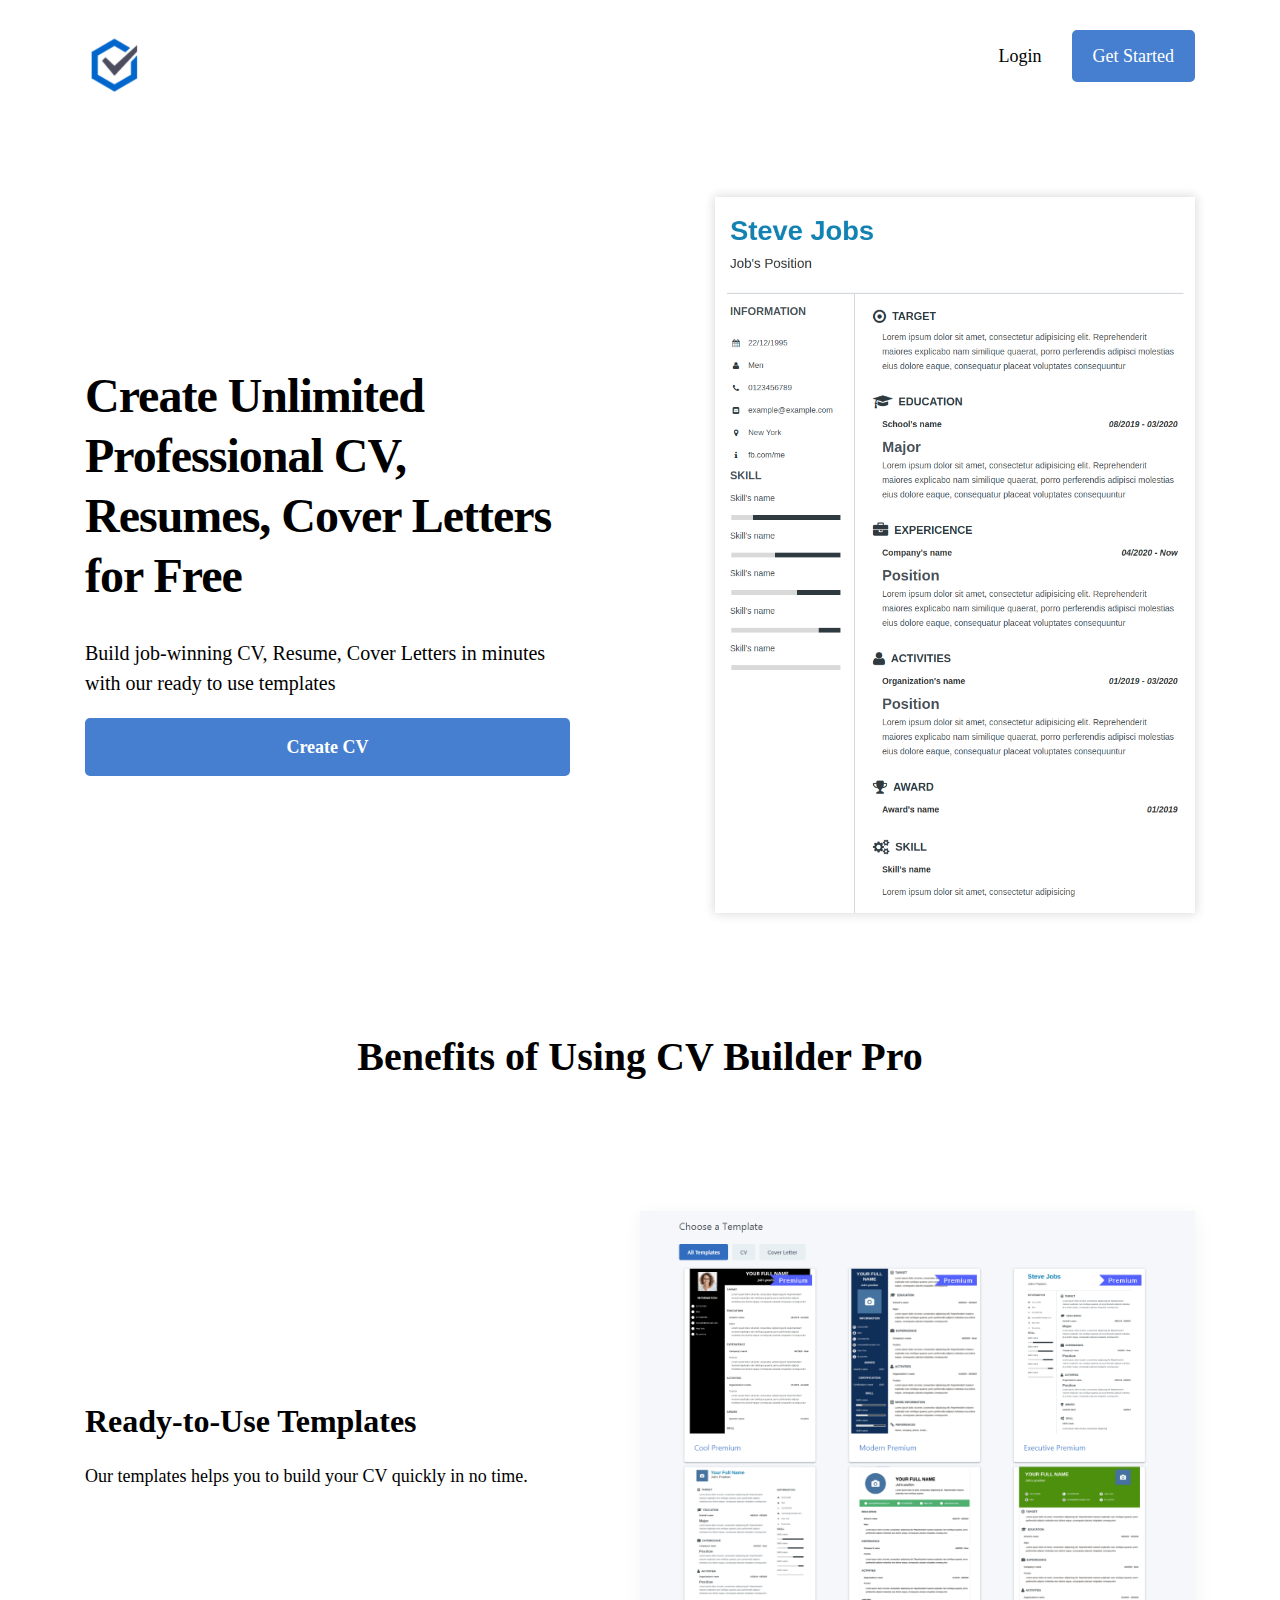
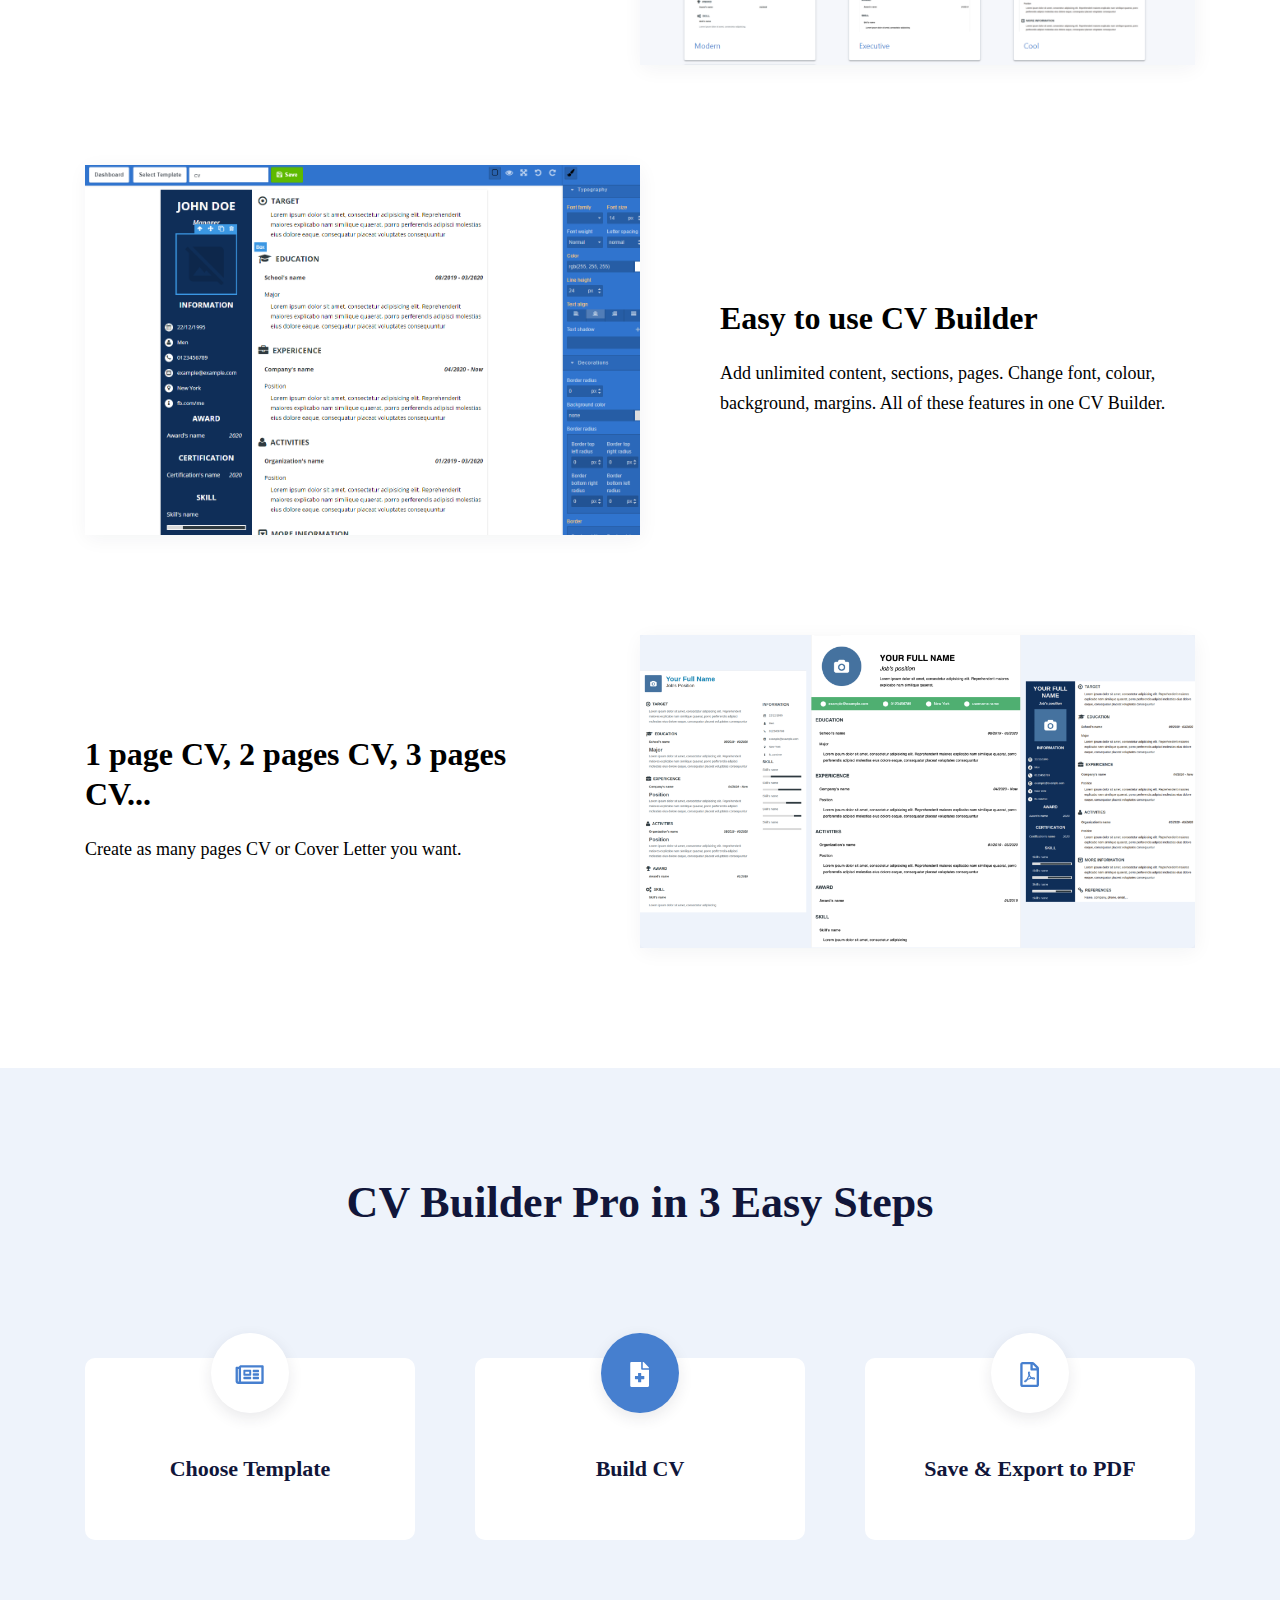
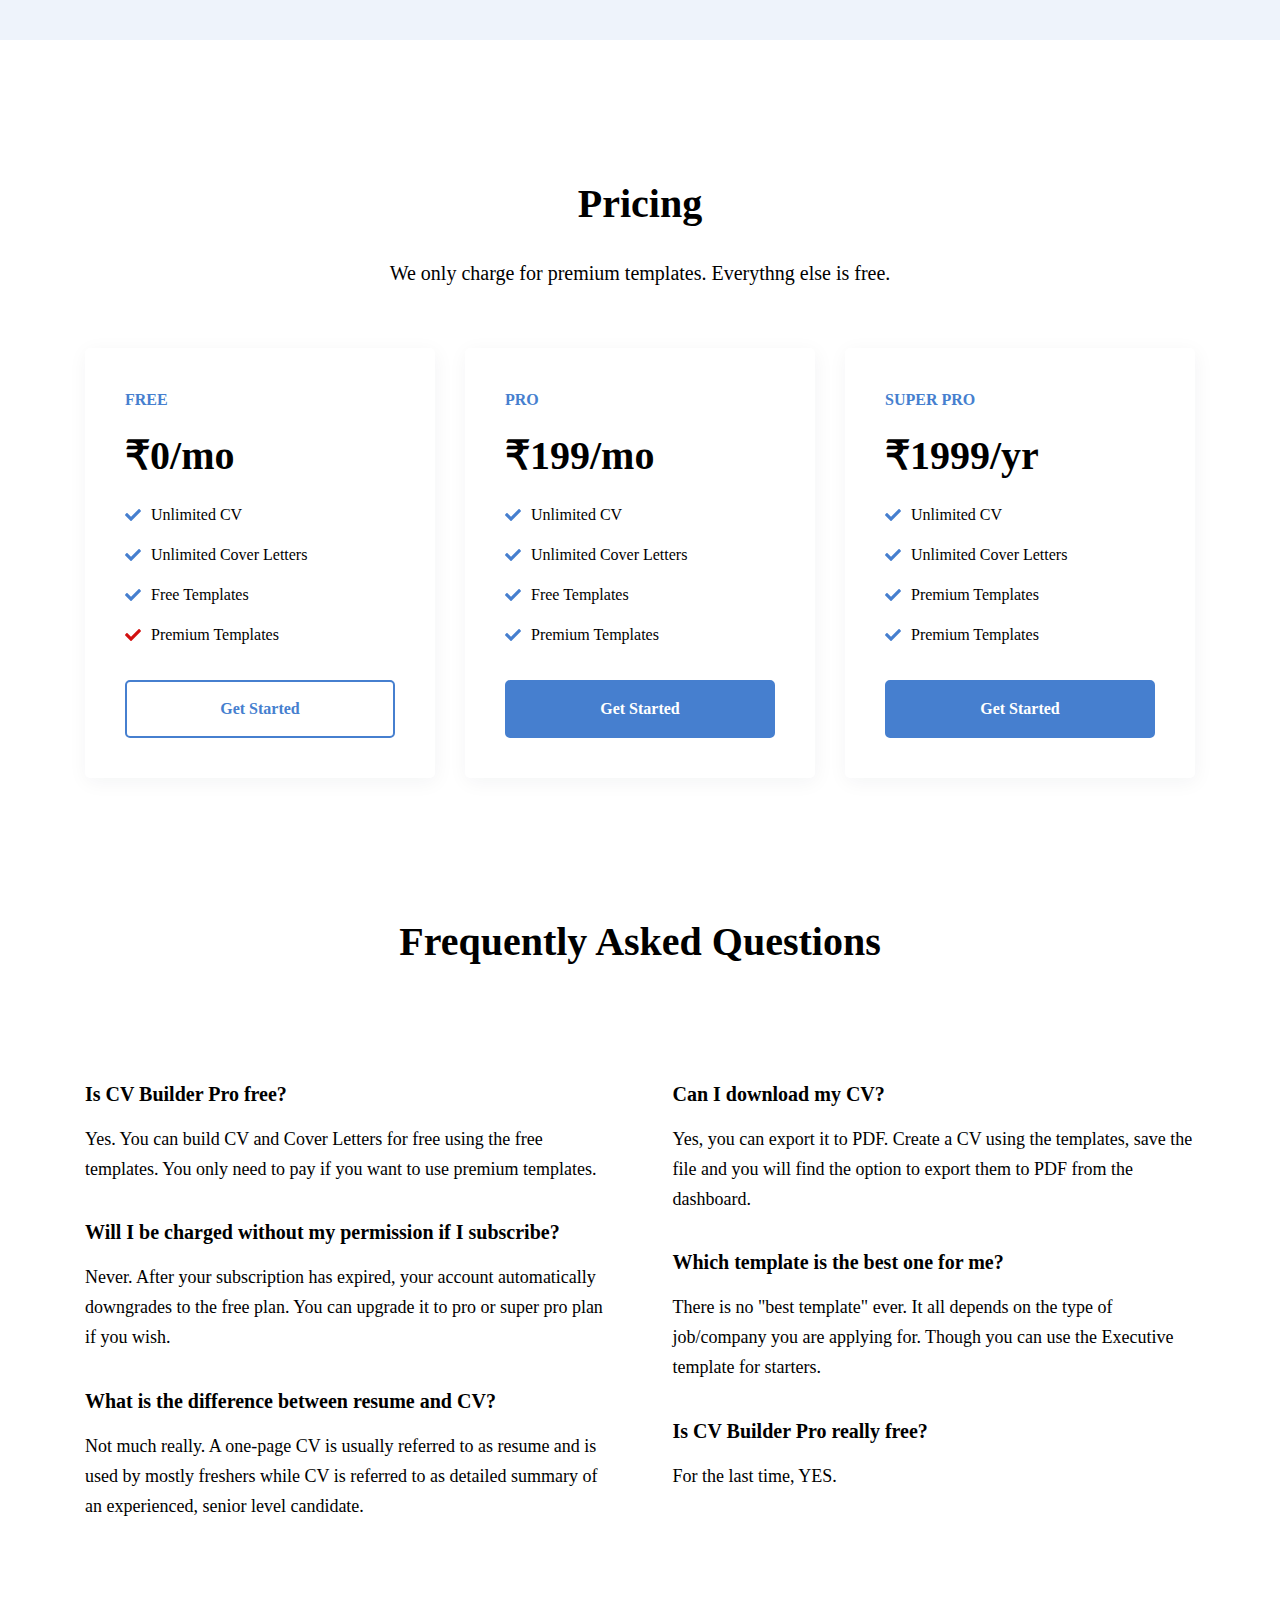
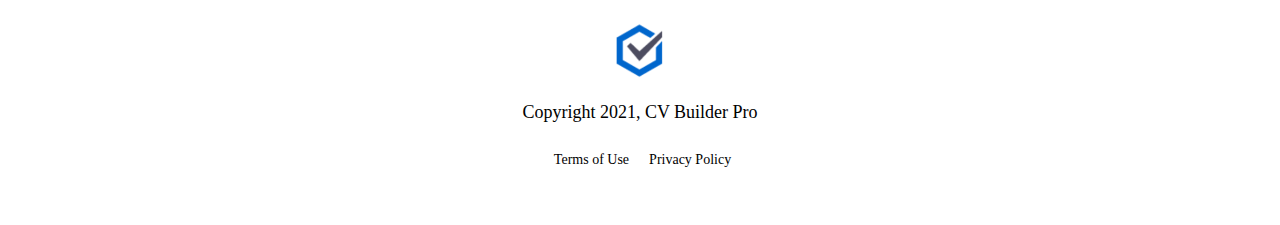
==== index.html @ 3eea7533 "Add files via upload" ====
<!DOCTYPE html>
<!-- saved from url=(0014)about:internet -->
<html lang="en"><head><meta http-equiv="Content-Type" content="text/html; charset=UTF-8">
    
    <title>
      Create Unlimited CV, Resume, Cover Letters for Free - CV Builder Pro
    </title>
    <meta name="description" content="Making a CV is the first part of any job search. Our online CV Builder Pro gives you free templates to build it no time.">
    <link rel="icon" href="https://cdn.dorik.com/60c7078d5ab9ac0011af65ba/60fa775b23068000111d75bc/images/logo_1esmskji.png">
    <meta name="viewport" content="width=device-width,initial-scale=1">
    <meta property="og:title" content="Create Unlimited CV, Resume, Cover Letters for Free - CV Builder Pro">
    <meta property="og:description" content="Making a CV is the first part of any job search. Our online CV Builder Pro gives you free templates to build it no time.">
    <meta name="twitter:card" content="summary_large_image">
    <script type="text/javascript"></script>
    <link href="./index_files/css" rel="stylesheet">
    <link rel="stylesheet" href="./index_files/index.css">
  </head>
  <body>
    <section class="dorik-section dorik-section-fwdlc17o ">
      <div class="dorik-section-fwdlc17o-frame-bottom dorik-frame-bottom"></div>
      <div class="container">
        <div class="dorik-row-iv15axrq  flex">
          <div class="col-lg-1/1 ">
            <div class="column-inner dorik-column-9y03e648  1/1">
              <div class="dorik-navbar--wrapper dorik-nav-zkkuf82i-wrapper ">
                <div class="dorik-navbar dorik-nav-zkkuf82i ">
                  <div class="dorik-navbar--brand">
                    <a href="https://cvbuilderpro.com/"><img src="./index_files/logo_yrs2yq27.png" width="60px"></a>
                  </div>
                  <button class="dorik-navbar--toggle" data-target="#dorikNavbarCollapse">
                    <svg aria-hidden="true" focusable="false" data-prefix="fas" data-icon="bars" class="svg-inline--fa fa-bars fa-w-14 fa-fw " role="img" xmlns="http://www.w3.org/2000/svg" viewBox="0 0 448 512">
                      <path fill="currentColor" d="M16 132h416c8.837 0 16-7.163 16-16V76c0-8.837-7.163-16-16-16H16C7.163 60 0 67.163 0 76v40c0 8.837 7.163 16 16 16zm0 160h416c8.837 0 16-7.163 16-16v-40c0-8.837-7.163-16-16-16H16c-8.837 0-16 7.163-16 16v40c0 8.837 7.163 16 16 16zm0 160h416c8.837 0 16-7.163 16-16v-40c0-8.837-7.163-16-16-16H16c-8.837 0-16 7.163-16 16v40c0 8.837 7.163 16 16 16z"></path>
                    </svg>
                  </button>
                  <div class="dorik-navbar--collapse collapse" id="dorikNavbarCollapse">
                    <div class="dorik-navbar--navs">
                      <ul class="dorik-nav--links normalize">
                        <li class="">
                          <a href="https://app.cvbuilderpro.com/" class="dorik-nav--link login"><span class="dorik-nav--link-text">Login</span></a>
                        </li>
                      </ul>
                      <ul class="dorik-nav--btns normalize">
                        <li>
                          <a href="https://app.cvbuilderpro.com/register" class="dorik-nav--btn dorik-nav--btn-a9h97xdg get-started"><span class="dorik-nav--btn-text">Get Started</span></a>
                        </li>
                      </ul>
                    </div>
                  </div>
                </div>
              </div>
            </div>
          </div>
        </div>
      </div>
      <div class="container">
        <div class="dorik-row-8t7it5ly  flex">
          <div class="col-lg-1/2 ">
            <div class="column-inner dorik-column-u8zq1ju6  1/2">
              <div class="dorik-wrapper dorik-heading-18vxa64m-wrapper ">
                <h1 class="dorik-heading dorik-heading-18vxa64m ">
                  <span><p>
                      Create Unlimited Professional CV, Resumes, Cover Letters
                      for Free
                    </p>
                  </span>
                </h1>
              </div>
              <div class="dorik-text dorik-text-bwp62rvo ">
                <p>
                  Build job-winning CV, Resume, Cover Letters in minutes with
                  our ready to use templates
                </p>
              </div>
              <div class="dorik-button-kpfynk2e-wrapper  ">
                <a class="dorik-btn dorik-button-kpfynk2e " href="https://cvbuilderpro.com/register">Create CV</a>
              </div>
            </div>
          </div>
          <div class="col-lg-1/2 ">
            <div class="column-inner dorik-column-kjkiy3px  1/2">
              <div class="dorik-wrapper dorik-image-17qpgoo0-wrapper ">
                <img src="./index_files/1265954926.png" class="dorik-image-17qpgoo0 ">
              </div>
            </div>
          </div>
        </div>
      </div>
    </section>
    <section class="dorik-section dorik-section-xjh0kphc " id="benefits">
      <div class="container">
        <div class="dorik-row-jo1hdg1m  flex">
          <div class="col-lg-1/1 ">
            <div class="column-inner dorik-column-92yrd47v  1/1">
              <div class="dorik-wrapper dorik-heading-vqk4ceb1-wrapper ">
                <h2 class="dorik-heading dorik-heading-vqk4ceb1 ">
                  <span><p>Benefits of Using CV Builder Pro</p> </span>
                </h2>
              </div>
            </div>
          </div>
        </div>
      </div>
      <div class="container">
        <div class="dorik-row-8jrbljuc  flex">
          <div class="col-lg-1/2 ">
            <div class="column-inner dorik-column-8tdx1g3e  1/2">
              <div class="dorik-wrapper dorik-heading-s137r30d-wrapper ">
                <h3 class="dorik-heading dorik-heading-s137r30d ">
                  <span><p>Ready-to-Use Templates</p> </span>
                </h3>
              </div>
              <div class="dorik-text dorik-text-6n2gi8rz ">
                <p>
                  Our templates helps you to build your CV quickly in no time.
                </p>
              </div>
            </div>
          </div>
          <div class="col-lg-1/2 ">
            <div class="column-inner dorik-column-1mpgf6de  1/2">
              <div class="dorik-wrapper dorik-image-x8zshwbm-wrapper ">
                <img src="./index_files/websitescreenshot_4gg4h0lz.png" class="dorik-image-x8zshwbm ">
              </div>
            </div>
          </div>
        </div>
      </div>
      <div class="container">
        <div class="dorik-row-1mcna7fp  flex">
          <div class="col-lg-1/2 ">
            <div class="column-inner dorik-column-8k01zm8h  1/2">
              <div class="dorik-wrapper dorik-image-wrow31vt-wrapper ">
                <img src="./index_files/websitescreenshot_m9wc0h0g.png" class="dorik-image-wrow31vt ">
              </div>
            </div>
          </div>
          <div class="col-lg-1/2 ">
            <div class="column-inner dorik-column-5r4yfgzx  1/2">
              <div class="dorik-wrapper dorik-heading-aym7jey8-wrapper ">
                <h3 class="dorik-heading dorik-heading-aym7jey8 ">
                  <span><p>Easy to use CV Builder</p> </span>
                </h3>
              </div>
              <div class="dorik-text dorik-text-ok0zmfnr ">
                <p>
                  Add unlimited content, sections, pages. Change font, colour,
                  background, margins. All of these features in one CV Builder.
                </p>
              </div>
            </div>
          </div>
        </div>
      </div>
      <div class="container">
        <div class="dorik-row-3gx3mn3w  flex">
          <div class="col-lg-1/2 ">
            <div class="column-inner dorik-column-nid84y2b  1/2">
              <div class="dorik-wrapper dorik-heading-ygr8i9jw-wrapper ">
                <h3 class="dorik-heading dorik-heading-ygr8i9jw ">
                  <span><p>1 page CV, 2 pages CV, 3 pages CV...</p> </span>
                </h3>
              </div>
              <div class="dorik-text dorik-text-bh5zjfjx ">
                <p>Create as many pages CV or Cover Letter you want.</p>
              </div>
            </div>
          </div>
          <div class="col-lg-1/2 ">
            <div class="column-inner dorik-column-nr7o3k4n  1/2">
              <div class="dorik-wrapper dorik-image-lz4rk5fo-wrapper ">
                <img src="./index_files/websitescreenshot_za208296.png" class="dorik-image-lz4rk5fo ">
              </div>
            </div>
          </div>
        </div>
      </div>
    </section>
    <section class="dorik-section dorik-section-kxgg4s43 ">
      <div class="container">
        <div class="dorik-row-hm3l214p  flex">
          <div class="col-lg-1/1 ">
            <div class="column-inner dorik-column-xtd49y5a  1/1">
              <div class="dorik-wrapper dorik-heading-l9s9e1xe-wrapper ">
                <h3 class="dorik-heading dorik-heading-l9s9e1xe ">
                  <span><p>CV Builder Pro in 3 Easy Steps</p> </span>
                </h3>
              </div>
            </div>
          </div>
        </div>
      </div>
      <div class="container">
        <div class="dorik-row-r89329zv  flex">
          <div class="col-lg-1/3 col-md-1/1 ">
            <div class="column-inner dorik-column-azvnu6m9  1/3">
              <div class="dorik-icon-h0cywbd9-wrapper ">
                <span class="dorik-icon dorik-icon-h0cywbd9 "><svg aria-hidden="true" focusable="false" data-prefix="far" data-icon="newspaper" class="svg-inline--fa fa-newspaper fa-w-18 fa-fw icon" role="img" xmlns="http://www.w3.org/2000/svg" viewBox="0 0 576 512">
                    <path fill="currentColor" d="M552 64H112c-20.858 0-38.643 13.377-45.248 32H24c-13.255 0-24 10.745-24 24v272c0 30.928 25.072 56 56 56h496c13.255 0 24-10.745 24-24V88c0-13.255-10.745-24-24-24zM48 392V144h16v248c0 4.411-3.589 8-8 8s-8-3.589-8-8zm480 8H111.422c.374-2.614.578-5.283.578-8V112h416v288zM172 280h136c6.627 0 12-5.373 12-12v-96c0-6.627-5.373-12-12-12H172c-6.627 0-12 5.373-12 12v96c0 6.627 5.373 12 12 12zm28-80h80v40h-80v-40zm-40 140v-24c0-6.627 5.373-12 12-12h136c6.627 0 12 5.373 12 12v24c0 6.627-5.373 12-12 12H172c-6.627 0-12-5.373-12-12zm192 0v-24c0-6.627 5.373-12 12-12h104c6.627 0 12 5.373 12 12v24c0 6.627-5.373 12-12 12H364c-6.627 0-12-5.373-12-12zm0-144v-24c0-6.627 5.373-12 12-12h104c6.627 0 12 5.373 12 12v24c0 6.627-5.373 12-12 12H364c-6.627 0-12-5.373-12-12zm0 72v-24c0-6.627 5.373-12 12-12h104c6.627 0 12 5.373 12 12v24c0 6.627-5.373 12-12 12H364c-6.627 0-12-5.373-12-12z"></path></svg></span>
              </div>
              <div class="dorik-wrapper dorik-heading-5pm8zby8-wrapper ">
                <h4 class="dorik-heading dorik-heading-5pm8zby8 ">
                  <span><p>Choose Template</p> </span>
                </h4>
              </div>
            </div>
          </div>
          <div class="col-lg-1/3 col-md-1/1 ">
            <div class="column-inner dorik-column-k8ifabd9  1/3">
              <div class="dorik-icon-02tzklwp-wrapper ">
                <span class="dorik-icon dorik-icon-02tzklwp "><svg aria-hidden="true" focusable="false" data-prefix="fas" data-icon="file-medical" class="svg-inline--fa fa-file-medical fa-w-12 fa-fw icon" role="img" xmlns="http://www.w3.org/2000/svg" viewBox="0 0 384 512">
                    <path fill="currentColor" d="M377 105L279.1 7c-4.5-4.5-10.6-7-17-7H256v128h128v-6.1c0-6.3-2.5-12.4-7-16.9zm-153 31V0H24C10.7 0 0 10.7 0 24v464c0 13.3 10.7 24 24 24h336c13.3 0 24-10.7 24-24V160H248c-13.2 0-24-10.8-24-24zm64 160v48c0 4.4-3.6 8-8 8h-56v56c0 4.4-3.6 8-8 8h-48c-4.4 0-8-3.6-8-8v-56h-56c-4.4 0-8-3.6-8-8v-48c0-4.4 3.6-8 8-8h56v-56c0-4.4 3.6-8 8-8h48c4.4 0 8 3.6 8 8v56h56c4.4 0 8 3.6 8 8z"></path></svg></span>
              </div>
              <div class="dorik-wrapper dorik-heading-6s9jljzd-wrapper ">
                <h4 class="dorik-heading dorik-heading-6s9jljzd ">
                  <span><p>Build CV</p> </span>
                </h4>
              </div>
            </div>
          </div>
          <div class="col-lg-1/3 col-md-1/1 ">
            <div class="column-inner dorik-column-ufner3em  1/3">
              <div class="dorik-icon-vivoux0u-wrapper ">
                <span class="dorik-icon dorik-icon-vivoux0u "><svg aria-hidden="true" focusable="false" data-prefix="far" data-icon="file-pdf" class="svg-inline--fa fa-file-pdf fa-w-12 fa-fw icon" role="img" xmlns="http://www.w3.org/2000/svg" viewBox="0 0 384 512">
                    <path fill="currentColor" d="M369.9 97.9L286 14C277 5 264.8-.1 252.1-.1H48C21.5 0 0 21.5 0 48v416c0 26.5 21.5 48 48 48h288c26.5 0 48-21.5 48-48V131.9c0-12.7-5.1-25-14.1-34zM332.1 128H256V51.9l76.1 76.1zM48 464V48h160v104c0 13.3 10.7 24 24 24h104v288H48zm250.2-143.7c-12.2-12-47-8.7-64.4-6.5-17.2-10.5-28.7-25-36.8-46.3 3.9-16.1 10.1-40.6 5.4-56-4.2-26.2-37.8-23.6-42.6-5.9-4.4 16.1-.4 38.5 7 67.1-10 23.9-24.9 56-35.4 74.4-20 10.3-47 26.2-51 46.2-3.3 15.8 26 55.2 76.1-31.2 22.4-7.4 46.8-16.5 68.4-20.1 18.9 10.2 41 17 55.8 17 25.5 0 28-28.2 17.5-38.7zm-198.1 77.8c5.1-13.7 24.5-29.5 30.4-35-19 30.3-30.4 35.7-30.4 35zm81.6-190.6c7.4 0 6.7 32.1 1.8 40.8-4.4-13.9-4.3-40.8-1.8-40.8zm-24.4 136.6c9.7-16.9 18-37 24.7-54.7 8.3 15.1 18.9 27.2 30.1 35.5-20.8 4.3-38.9 13.1-54.8 19.2zm131.6-5s-5 6-37.3-7.8c35.1-2.6 40.9 5.4 37.3 7.8z"></path></svg></span>
              </div>
              <div class="dorik-wrapper dorik-heading-nog6d16x-wrapper ">
                <h4 class="dorik-heading dorik-heading-nog6d16x ">
                  <span><p>Save &amp; Export to PDF</p> </span>
                </h4>
              </div>
            </div>
          </div>
        </div>
      </div>
    </section>
    <section class="dorik-section dorik-section-vcgcby7m ">
      <div class="container" id="pricing">
        <div class="dorik-row-8forzlrp  flex">
          <div class="col-lg-1/1 ">
            <div class="column-inner dorik-column-z8aaobw4  1/1">
              <div class="dorik-wrapper dorik-heading-6d9npney-wrapper ">
                <h2 class="dorik-heading dorik-heading-6d9npney ">
                  <span>Pricing</span>
                </h2>
              </div>
              <div class="dorik-text dorik-text-j573ozod ">
                <p>
                  We only charge for premium templates. Everythng else is free.
                </p>
              </div>
            </div>
          </div>
        </div>
      </div>
      <div class="container">
        <div class="dorik-row-l0jxhfol  flex">
          <div class="col-lg-1/3 ">
            <div class="column-inner dorik-column-p5nx29hr  1/3">
              <div class="dorik-wrapper dorik-heading-fzretvma-wrapper ">
                <h6 class="dorik-heading dorik-heading-fzretvma ">
                  <span><p>Free</p> </span>
                </h6>
              </div>
              <div class="dorik-wrapper dorik-heading-qqao9v22-wrapper ">
                <h2 class="dorik-heading dorik-heading-qqao9v22 ">
                  <span><p>₹0/mo</p> </span>
                </h2>
              </div>
              <div class="dorik-iconText-zeypskuy-wrapper ">
                <div class="dorik-iconText-zeypskuy ">
                  <svg aria-hidden="true" focusable="false" data-prefix="fas" data-icon="check" class="svg-inline--fa fa-check fa-w-16 icon" role="img" xmlns="http://www.w3.org/2000/svg" viewBox="0 0 512 512">
                    <path fill="currentColor" d="M173.898 439.404l-166.4-166.4c-9.997-9.997-9.997-26.206 0-36.204l36.203-36.204c9.997-9.998 26.207-9.998 36.204 0L192 312.69 432.095 72.596c9.997-9.997 26.207-9.997 36.204 0l36.203 36.204c9.997 9.997 9.997 26.206 0 36.204l-294.4 294.401c-9.998 9.997-26.207 9.997-36.204-.001z"></path></svg><span>Unlimited CV</span>
                </div>
              </div>
              <div class="dorik-iconText-3z0nr5jt-wrapper ">
                <div class="dorik-iconText-3z0nr5jt ">
                  <svg aria-hidden="true" focusable="false" data-prefix="fas" data-icon="check" class="svg-inline--fa fa-check fa-w-16 icon" role="img" xmlns="http://www.w3.org/2000/svg" viewBox="0 0 512 512">
                    <path fill="currentColor" d="M173.898 439.404l-166.4-166.4c-9.997-9.997-9.997-26.206 0-36.204l36.203-36.204c9.997-9.998 26.207-9.998 36.204 0L192 312.69 432.095 72.596c9.997-9.997 26.207-9.997 36.204 0l36.203 36.204c9.997 9.997 9.997 26.206 0 36.204l-294.4 294.401c-9.998 9.997-26.207 9.997-36.204-.001z"></path></svg><span>Unlimited Cover Letters</span>
                </div>
              </div>
              <div class="dorik-iconText-b7ru6bo5-wrapper ">
                <div class="dorik-iconText-b7ru6bo5 ">
                  <svg aria-hidden="true" focusable="false" data-prefix="fas" data-icon="check" class="svg-inline--fa fa-check fa-w-16 icon" role="img" xmlns="http://www.w3.org/2000/svg" viewBox="0 0 512 512">
                    <path fill="currentColor" d="M173.898 439.404l-166.4-166.4c-9.997-9.997-9.997-26.206 0-36.204l36.203-36.204c9.997-9.998 26.207-9.998 36.204 0L192 312.69 432.095 72.596c9.997-9.997 26.207-9.997 36.204 0l36.203 36.204c9.997 9.997 9.997 26.206 0 36.204l-294.4 294.401c-9.998 9.997-26.207 9.997-36.204-.001z"></path></svg><span>Free Templates</span>
                </div>
              </div>
              <div class="dorik-iconText-el0vwolf-wrapper ">
                <div class="dorik-iconText-el0vwolf ">
                  <svg aria-hidden="true" focusable="false" data-prefix="fas" data-icon="check" class="svg-inline--fa fa-check fa-w-16 icon" role="img" xmlns="http://www.w3.org/2000/svg" viewBox="0 0 512 512">
                    <path fill="currentColor" d="M173.898 439.404l-166.4-166.4c-9.997-9.997-9.997-26.206 0-36.204l36.203-36.204c9.997-9.998 26.207-9.998 36.204 0L192 312.69 432.095 72.596c9.997-9.997 26.207-9.997 36.204 0l36.203 36.204c9.997 9.997 9.997 26.206 0 36.204l-294.4 294.401c-9.998 9.997-26.207 9.997-36.204-.001z"></path></svg><span>Premium Templates</span>
                </div>
              </div>
              <div class="dorik-button-0b5ma6ov-wrapper  ">
                <a class="dorik-btn dorik-button-0b5ma6ov " href="https://app.cvbuilderpro.com/register">Get Started</a>
              </div>
            </div>
          </div>
          <div class="col-lg-1/3 ">
            <div class="column-inner dorik-column-ya8m0plr  1/3">
              <div class="dorik-wrapper dorik-heading-54cg8hrb-wrapper ">
                <h6 class="dorik-heading dorik-heading-54cg8hrb ">
                  <span><p>Pro</p> </span>
                </h6>
              </div>
              <div class="dorik-wrapper dorik-heading-s0mncrtz-wrapper ">
                <h2 class="dorik-heading dorik-heading-s0mncrtz ">
                  <span><p>₹199/mo</p> </span>
                </h2>
              </div>
              <div class="dorik-iconText-jtx7mtdr-wrapper ">
                <div class="dorik-iconText-jtx7mtdr ">
                  <svg aria-hidden="true" focusable="false" data-prefix="fas" data-icon="check" class="svg-inline--fa fa-check fa-w-16 icon" role="img" xmlns="http://www.w3.org/2000/svg" viewBox="0 0 512 512">
                    <path fill="currentColor" d="M173.898 439.404l-166.4-166.4c-9.997-9.997-9.997-26.206 0-36.204l36.203-36.204c9.997-9.998 26.207-9.998 36.204 0L192 312.69 432.095 72.596c9.997-9.997 26.207-9.997 36.204 0l36.203 36.204c9.997 9.997 9.997 26.206 0 36.204l-294.4 294.401c-9.998 9.997-26.207 9.997-36.204-.001z"></path></svg><span>Unlimited CV</span>
                </div>
              </div>
              <div class="dorik-iconText-tc9mfwom-wrapper ">
                <div class="dorik-iconText-tc9mfwom ">
                  <svg aria-hidden="true" focusable="false" data-prefix="fas" data-icon="check" class="svg-inline--fa fa-check fa-w-16 icon" role="img" xmlns="http://www.w3.org/2000/svg" viewBox="0 0 512 512">
                    <path fill="currentColor" d="M173.898 439.404l-166.4-166.4c-9.997-9.997-9.997-26.206 0-36.204l36.203-36.204c9.997-9.998 26.207-9.998 36.204 0L192 312.69 432.095 72.596c9.997-9.997 26.207-9.997 36.204 0l36.203 36.204c9.997 9.997 9.997 26.206 0 36.204l-294.4 294.401c-9.998 9.997-26.207 9.997-36.204-.001z"></path></svg><span>Unlimited Cover Letters</span>
                </div>
              </div>
              <div class="dorik-iconText-lfjjt1hx-wrapper ">
                <div class="dorik-iconText-lfjjt1hx ">
                  <svg aria-hidden="true" focusable="false" data-prefix="fas" data-icon="check" class="svg-inline--fa fa-check fa-w-16 icon" role="img" xmlns="http://www.w3.org/2000/svg" viewBox="0 0 512 512">
                    <path fill="currentColor" d="M173.898 439.404l-166.4-166.4c-9.997-9.997-9.997-26.206 0-36.204l36.203-36.204c9.997-9.998 26.207-9.998 36.204 0L192 312.69 432.095 72.596c9.997-9.997 26.207-9.997 36.204 0l36.203 36.204c9.997 9.997 9.997 26.206 0 36.204l-294.4 294.401c-9.998 9.997-26.207 9.997-36.204-.001z"></path></svg><span>Free Templates</span>
                </div>
              </div>
              <div class="dorik-iconText-wwvyz7qw-wrapper ">
                <div class="dorik-iconText-wwvyz7qw ">
                  <svg aria-hidden="true" focusable="false" data-prefix="fas" data-icon="check" class="svg-inline--fa fa-check fa-w-16 icon" role="img" xmlns="http://www.w3.org/2000/svg" viewBox="0 0 512 512">
                    <path fill="currentColor" d="M173.898 439.404l-166.4-166.4c-9.997-9.997-9.997-26.206 0-36.204l36.203-36.204c9.997-9.998 26.207-9.998 36.204 0L192 312.69 432.095 72.596c9.997-9.997 26.207-9.997 36.204 0l36.203 36.204c9.997 9.997 9.997 26.206 0 36.204l-294.4 294.401c-9.998 9.997-26.207 9.997-36.204-.001z"></path></svg><span>Premium Templates</span>
                </div>
              </div>
              <div class="dorik-button-sh3orpbf-wrapper  ">
                <button class="dorik-btn dorik-button-sh3orpbf ">
                  Get Started
                </button>
              </div>
            </div>
          </div>
          <div class="col-lg-1/3 ">
            <div class="column-inner dorik-column-lt17oang  1/3">
              <div class="dorik-wrapper dorik-heading-coit67jz-wrapper ">
                <h6 class="dorik-heading dorik-heading-coit67jz ">
                  <span><p>Super Pro</p> </span>
                </h6>
              </div>
              <div class="dorik-wrapper dorik-heading-5lfq0y0z-wrapper ">
                <h2 class="dorik-heading dorik-heading-5lfq0y0z ">
                  <span><p>₹1999/yr</p> </span>
                </h2>
              </div>
              <div class="dorik-iconText-pxbet6au-wrapper ">
                <div class="dorik-iconText-pxbet6au ">
                  <svg aria-hidden="true" focusable="false" data-prefix="fas" data-icon="check" class="svg-inline--fa fa-check fa-w-16 icon" role="img" xmlns="http://www.w3.org/2000/svg" viewBox="0 0 512 512">
                    <path fill="currentColor" d="M173.898 439.404l-166.4-166.4c-9.997-9.997-9.997-26.206 0-36.204l36.203-36.204c9.997-9.998 26.207-9.998 36.204 0L192 312.69 432.095 72.596c9.997-9.997 26.207-9.997 36.204 0l36.203 36.204c9.997 9.997 9.997 26.206 0 36.204l-294.4 294.401c-9.998 9.997-26.207 9.997-36.204-.001z"></path></svg><span>Unlimited CV</span>
                </div>
              </div>
              <div class="dorik-iconText-ha99jtif-wrapper ">
                <div class="dorik-iconText-ha99jtif ">
                  <svg aria-hidden="true" focusable="false" data-prefix="fas" data-icon="check" class="svg-inline--fa fa-check fa-w-16 icon" role="img" xmlns="http://www.w3.org/2000/svg" viewBox="0 0 512 512">
                    <path fill="currentColor" d="M173.898 439.404l-166.4-166.4c-9.997-9.997-9.997-26.206 0-36.204l36.203-36.204c9.997-9.998 26.207-9.998 36.204 0L192 312.69 432.095 72.596c9.997-9.997 26.207-9.997 36.204 0l36.203 36.204c9.997 9.997 9.997 26.206 0 36.204l-294.4 294.401c-9.998 9.997-26.207 9.997-36.204-.001z"></path></svg><span>Unlimited Cover Letters</span>
                </div>
              </div>
              <div class="dorik-iconText-7wmzha5g-wrapper ">
                <div class="dorik-iconText-7wmzha5g ">
                  <svg aria-hidden="true" focusable="false" data-prefix="fas" data-icon="check" class="svg-inline--fa fa-check fa-w-16 icon" role="img" xmlns="http://www.w3.org/2000/svg" viewBox="0 0 512 512">
                    <path fill="currentColor" d="M173.898 439.404l-166.4-166.4c-9.997-9.997-9.997-26.206 0-36.204l36.203-36.204c9.997-9.998 26.207-9.998 36.204 0L192 312.69 432.095 72.596c9.997-9.997 26.207-9.997 36.204 0l36.203 36.204c9.997 9.997 9.997 26.206 0 36.204l-294.4 294.401c-9.998 9.997-26.207 9.997-36.204-.001z"></path></svg><span>Premium Templates</span>
                </div>
              </div>
              <div class="dorik-iconText-edmxz1yn-wrapper ">
                <div class="dorik-iconText-edmxz1yn ">
                  <svg aria-hidden="true" focusable="false" data-prefix="fas" data-icon="check" class="svg-inline--fa fa-check fa-w-16 icon" role="img" xmlns="http://www.w3.org/2000/svg" viewBox="0 0 512 512">
                    <path fill="currentColor" d="M173.898 439.404l-166.4-166.4c-9.997-9.997-9.997-26.206 0-36.204l36.203-36.204c9.997-9.998 26.207-9.998 36.204 0L192 312.69 432.095 72.596c9.997-9.997 26.207-9.997 36.204 0l36.203 36.204c9.997 9.997 9.997 26.206 0 36.204l-294.4 294.401c-9.998 9.997-26.207 9.997-36.204-.001z"></path></svg><span>Premium Templates</span>
                </div>
              </div>
              <div class="dorik-button-p6501l30-wrapper  ">
                <button class="dorik-btn dorik-button-p6501l30 ">
                  Get Started
                </button>
              </div>
            </div>
          </div>
        </div>
      </div>
      <div class="container">
        <div class="dorik-row-uv9dilxd  flex">
          <div class="col-lg-1/1 ">
            <div class="column-inner dorik-column-d1enxg7i  1/1">
              <div class="dorik-wrapper dorik-heading-kx125146-wrapper ">
                <h2 class="dorik-heading dorik-heading-kx125146 ">
                  <span>Frequently Asked Questions</span>
                </h2>
              </div>
            </div>
          </div>
        </div>
      </div>
      <div class="container">
        <div class="dorik-row-sd11r1zq  flex">
          <div class="col-lg-1/2 ">
            <div class="column-inner dorik-column-wb5ba0x5  1/2">
              <div class="dorik-wrapper dorik-heading-2av9a3eq-wrapper ">
                <h5 class="dorik-heading dorik-heading-2av9a3eq ">
                  <span><p>Is CV Builder Pro free?</p> </span>
                </h5>
              </div>
              <div class="dorik-text dorik-text-hqbfvzzr ">
                <p>
                  Yes. You can build CV and Cover Letters for free using the
                  free templates. You only need to pay if you want to use
                  premium templates.
                </p>
              </div>
              <div class="dorik-wrapper dorik-heading-3swrxwqz-wrapper ">
                <h5 class="dorik-heading dorik-heading-3swrxwqz ">
                  <span><p>
                      Will I be charged without my permission if I subscribe?
                    </p>
                  </span>
                </h5>
              </div>
              <div class="dorik-text dorik-text-348f8u9p ">
                <p>
                  Never. After your subscription has expired, your account
                  automatically downgrades to the free plan. You can upgrade it
                  to pro or super pro plan if you wish.
                </p>
              </div>
              <div class="dorik-wrapper dorik-heading-fap18rpa-wrapper ">
                <h5 class="dorik-heading dorik-heading-fap18rpa ">
                  <span><p>What is the difference between resume and CV?</p>
                  </span>
                </h5>
              </div>
              <div class="dorik-text dorik-text-2eanfbbc ">
                <p>
                  Not much really. A one-page CV is usually referred to as
                  resume and is used by mostly freshers while CV is referred to
                  as detailed summary of an experienced, senior level candidate.
                </p>
              </div>
            </div>
          </div>
          <div class="col-lg-1/2 ">
            <div class="column-inner dorik-column-j4fiw7vd  1/2">
              <div class="dorik-wrapper dorik-heading-09q0bv9d-wrapper ">
                <h5 class="dorik-heading dorik-heading-09q0bv9d ">
                  <span><p>Can I download my CV?</p> </span>
                </h5>
              </div>
              <div class="dorik-text dorik-text-55qyuazt ">
                <p>
                  Yes, you can export it to PDF. Create a CV using the
                  templates, save the file and you will find the option to
                  export them to PDF from the dashboard.
                </p>
              </div>
              <div class="dorik-wrapper dorik-heading-a62brsw8-wrapper ">
                <h5 class="dorik-heading dorik-heading-a62brsw8 ">
                  <span><p>Which template is the best one for me?</p> </span>
                </h5>
              </div>
              <div class="dorik-text dorik-text-f49v6pyv ">
                <p>
                  There is no "best template" ever. It all depends on the type
                  of job/company you are applying for. Though you can use the
                  Executive template for starters.
                </p>
              </div>
              <div class="dorik-wrapper dorik-heading-ln3ps6fs-wrapper ">
                <h5 class="dorik-heading dorik-heading-ln3ps6fs ">
                  <span><p>Is CV Builder Pro really free?</p> </span>
                </h5>
              </div>
              <div class="dorik-text dorik-text-5wth1vpi ">
                <p>For the last time, YES.</p>
              </div>
            </div>
          </div>
        </div>
      </div>
      <div class="container">
        <div class="dorik-row-zwxy0541  flex">
          <div class="col-lg-1/1 ">
            <div class="column-inner dorik-column-oqbsbdzq  1/1">
              <div class="dorik-wrapper dorik-image-d12kv4te-wrapper ">
                <img src="./index_files/logo_4e7m8tc6.png" class="dorik-image-d12kv4te ">
              </div>
              <div class="dorik-text dorik-text-u3uepro9 ">
                <p>Copyright 2021, CV Builder Pro</p>
              </div>
              <ul class="dorik-list dorik-links-glexqhs8 ">
                <li class="dorik-list--item">
                  <a href="https://cvbuilderpro.com/terms" class="dorik-list--link"><span class="dorik-list--icon"></span><span class="dorik-list--text">Terms of Use</span></a>
                </li>
                <li class="dorik-list--item">
                  <a href="https://cvbuilderpro.com/privacy" class="dorik-list--link"><span class="dorik-list--icon"></span><span class="dorik-list--text">Privacy Policy</span></a>
                </li>
              </ul>
            </div>
          </div>
        </div>
      </div>
    </section>
    <script>
      window.DORIK_PROJECT_ID = "60fa775b23068000111d75bc";
    </script>
    <script src="./index_files/jquery-3.5.1.min.js.download"></script>
    <script type="text/javascript">
      (function() {
        var navbar = document.querySelector(".dorik-nav-zkkuf82i");
        (function toggleNav(el) {
          const toggleBtn = el.querySelector(".dorik-navbar--toggle");
          toggleBtn &&
            toggleBtn.addEventListener("click", function(e) {
              const navlist = toggleBtn.nextElementSibling;
              const hasShow = navlist.classList.contains("show");

              if (!hasShow) {
                expend();
              } else {
                collapse();
              }

              navlist.addEventListener("click", function(e) {
                if (
                  e.target.closest("a") &&
                  !e.target.closest(".is-dropdown")
                ) {
                  collapse();
                }
              });

              function expend() {
                navlist.classList.add("show");
                const height = navlist.clientHeight + "px";
                navlist.classList.add("collapsing");
                setTimeout(() => {
                  navlist.style.height = height;
                }, 0);
                setTimeout(() => {
                  navlist.style.height = null;
                  navlist.classList.remove("collapsing");
                }, 350);
              }

              function collapse() {
                navlist.style.height = navlist.clientHeight + "px";
                navlist.classList.add("collapsing");
                setTimeout(() => {
                  navlist.style.height = null;
                }, 0);
                setTimeout(() => {
                  navlist.classList.remove("show");
                  navlist.classList.remove("collapsing");
                }, 350);
              }
            });
        })(navbar);
        (function toggleDropdown(jQuery, navbar) {
          var dropdown = jQuery(navbar).find(".dorik-nav--links .is-dropdown");
          jQuery(dropdown).on("click", function() {
            var dropdownItem = jQuery(this).find(".dorik-nav--dropdown");
            dropdownItem.toggleClass("expended");
          });
        })($, navbar);
      })();
    </script>
  

</body></html>
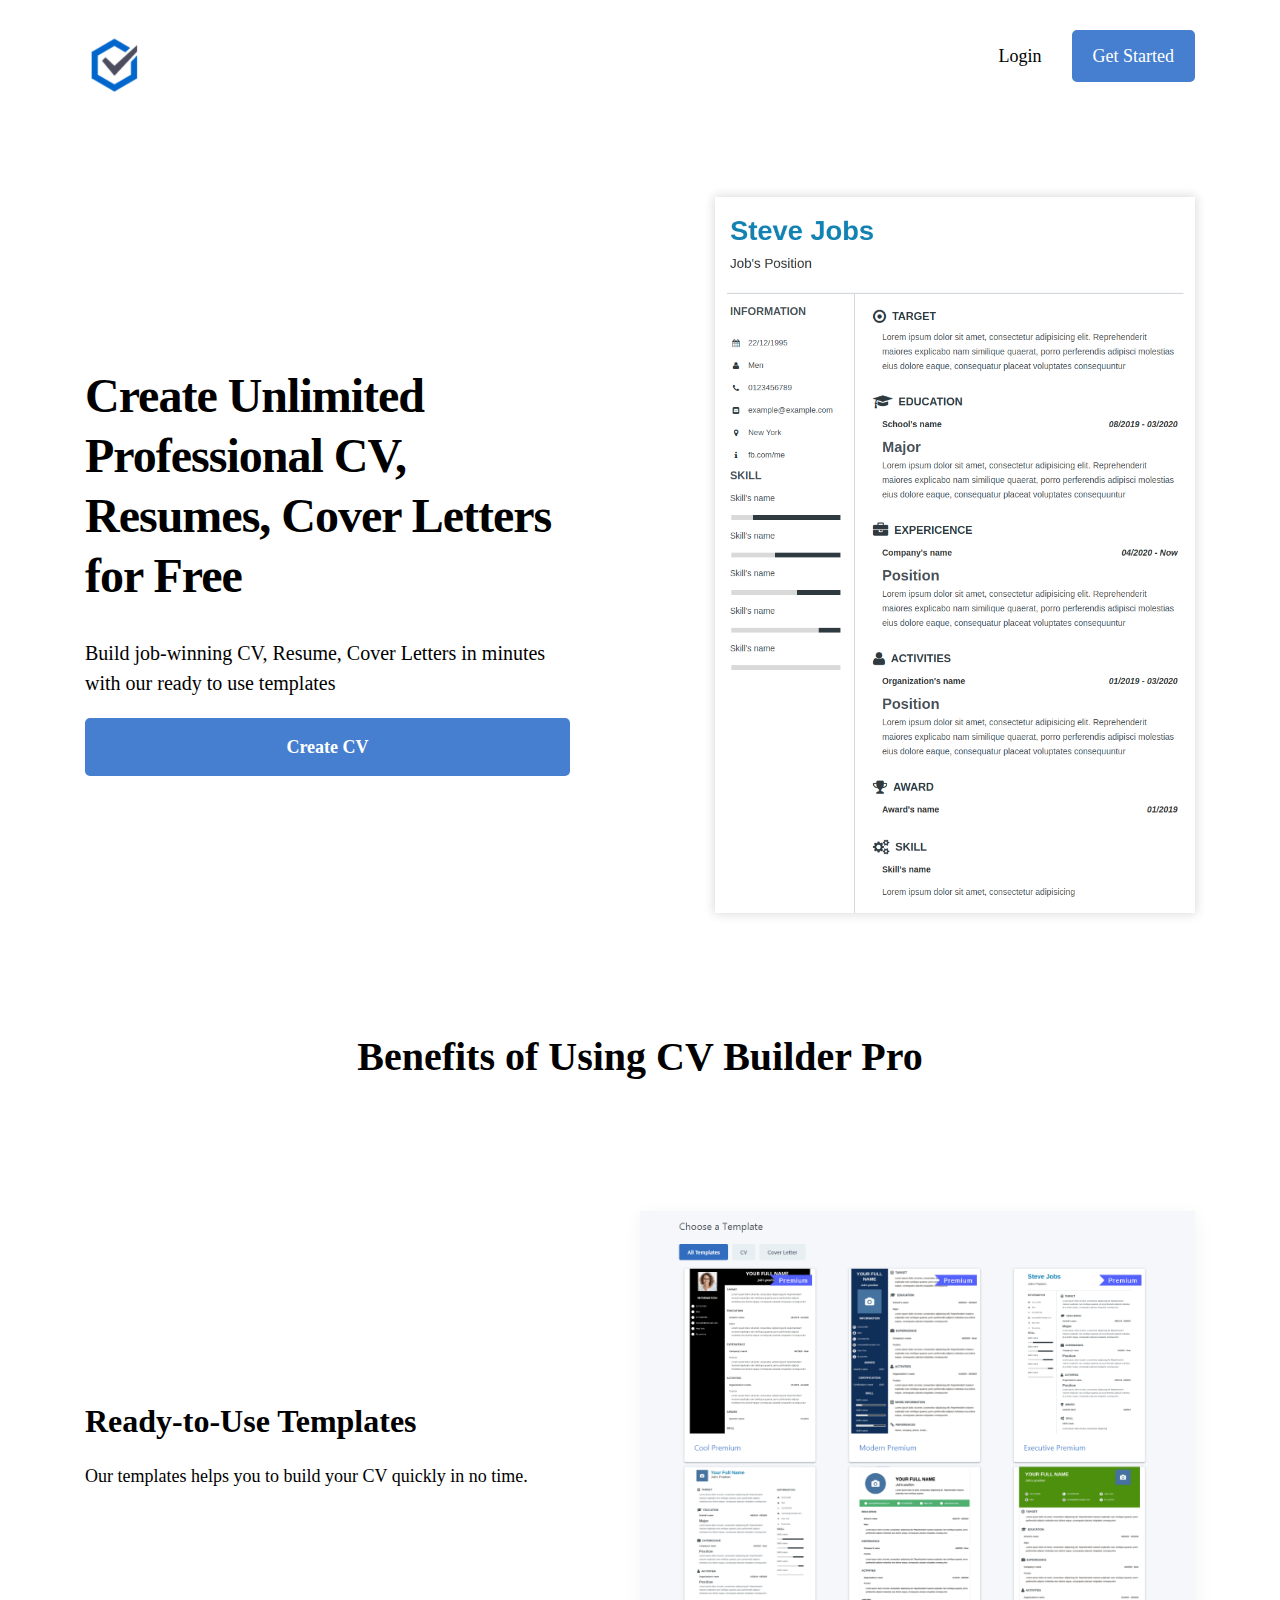
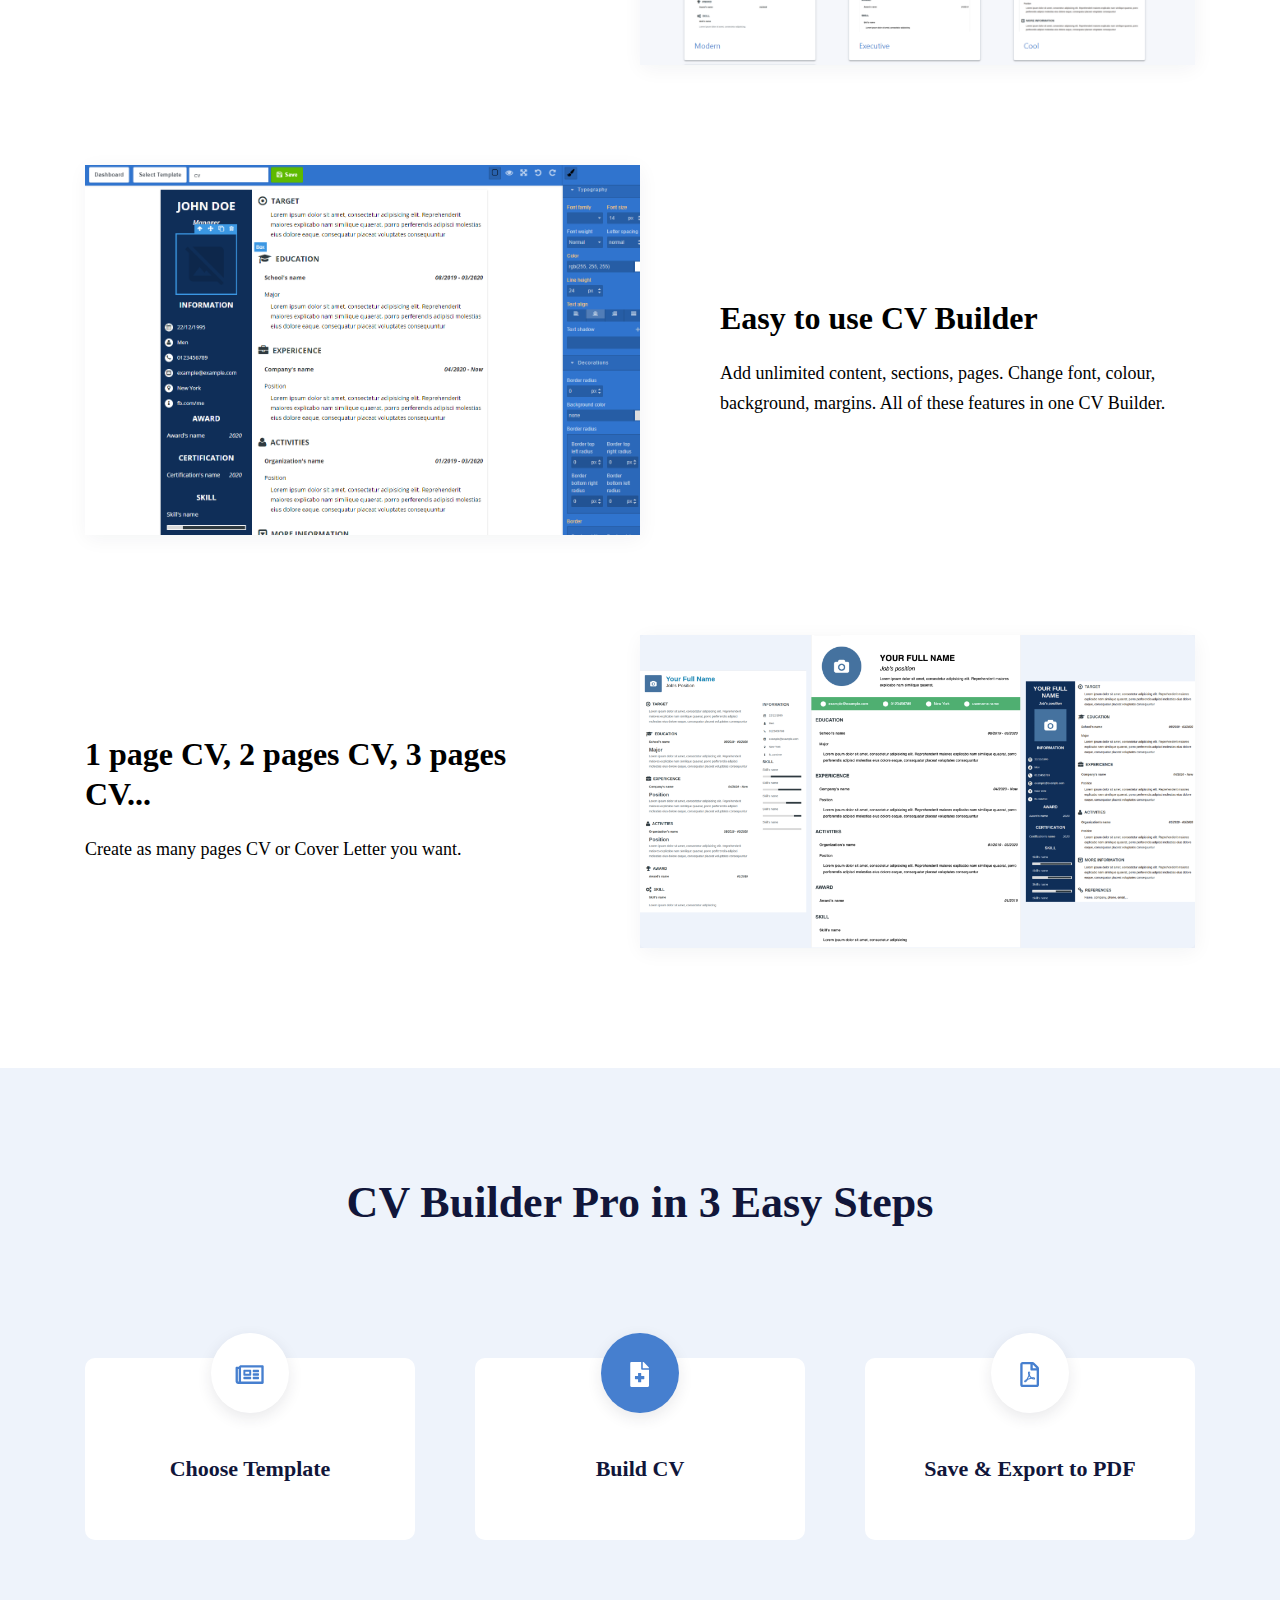
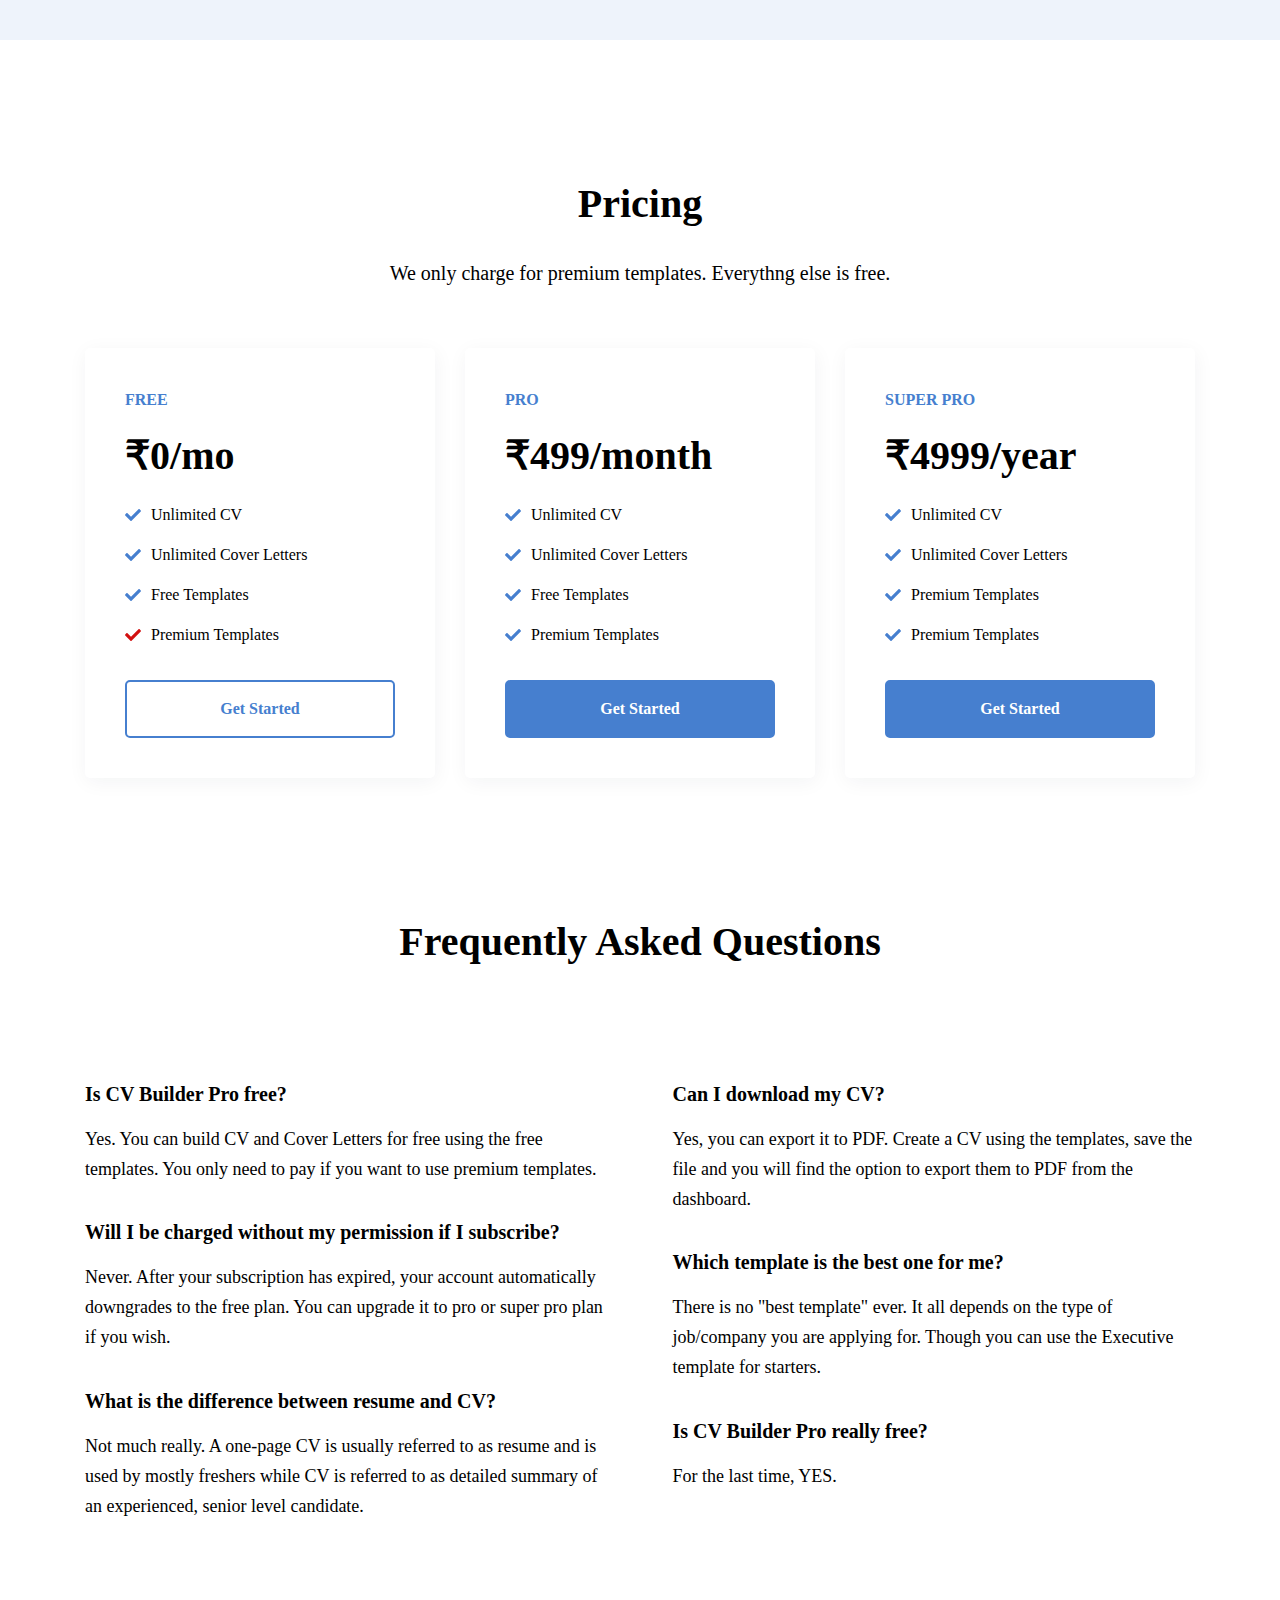
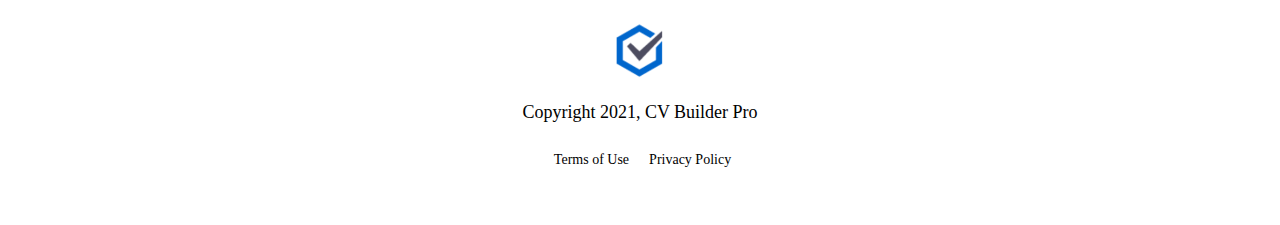
==== commit f6abc611: "Update index.html" ====
--- a/index.html
+++ b/index.html
@@ -291,7 +291,7 @@
                 </div>
               </div>
               <div class="dorik-button-0b5ma6ov-wrapper  ">
-                <a class="dorik-btn dorik-button-0b5ma6ov " href="https://app.cvbuilderpro.com/register">Get Started</a>
+                <a class="dorik-btn dorik-button-0b5ma6ov " href="https://app.cvbuilderpro.com/billing/6">Get Started</a>
               </div>
             </div>
           </div>
@@ -304,7 +304,7 @@
               </div>
               <div class="dorik-wrapper dorik-heading-s0mncrtz-wrapper ">
                 <h2 class="dorik-heading dorik-heading-s0mncrtz ">
-                  <span><p>₹199/mo</p> </span>
+                  <span><p>₹499/month</p> </span>
                 </h2>
               </div>
               <div class="dorik-iconText-jtx7mtdr-wrapper ">
@@ -332,9 +332,7 @@
                 </div>
               </div>
               <div class="dorik-button-sh3orpbf-wrapper  ">
-                <button class="dorik-btn dorik-button-sh3orpbf ">
-                  Get Started
-                </button>
+                <a class="dorik-btn dorik-button-sh3orpbf " href="https://app.cvbuilderpro.com/billing/8">Get Started</a>
               </div>
             </div>
           </div>
@@ -347,7 +345,7 @@
               </div>
               <div class="dorik-wrapper dorik-heading-5lfq0y0z-wrapper ">
                 <h2 class="dorik-heading dorik-heading-5lfq0y0z ">
-                  <span><p>₹1999/yr</p> </span>
+                  <span><p>₹4999/year</p> </span>
                 </h2>
               </div>
               <div class="dorik-iconText-pxbet6au-wrapper ">
@@ -375,9 +373,7 @@
                 </div>
               </div>
               <div class="dorik-button-p6501l30-wrapper  ">
-                <button class="dorik-btn dorik-button-p6501l30 ">
-                  Get Started
-                </button>
+                <a class="dorik-btn dorik-button-p6501l30 " href="https://app.cvbuilderpro.com/billing/9">Get Started</a>
               </div>
             </div>
           </div>
@@ -569,4 +565,4 @@
     </script>
   
 
-</body></html>+</body></html>
